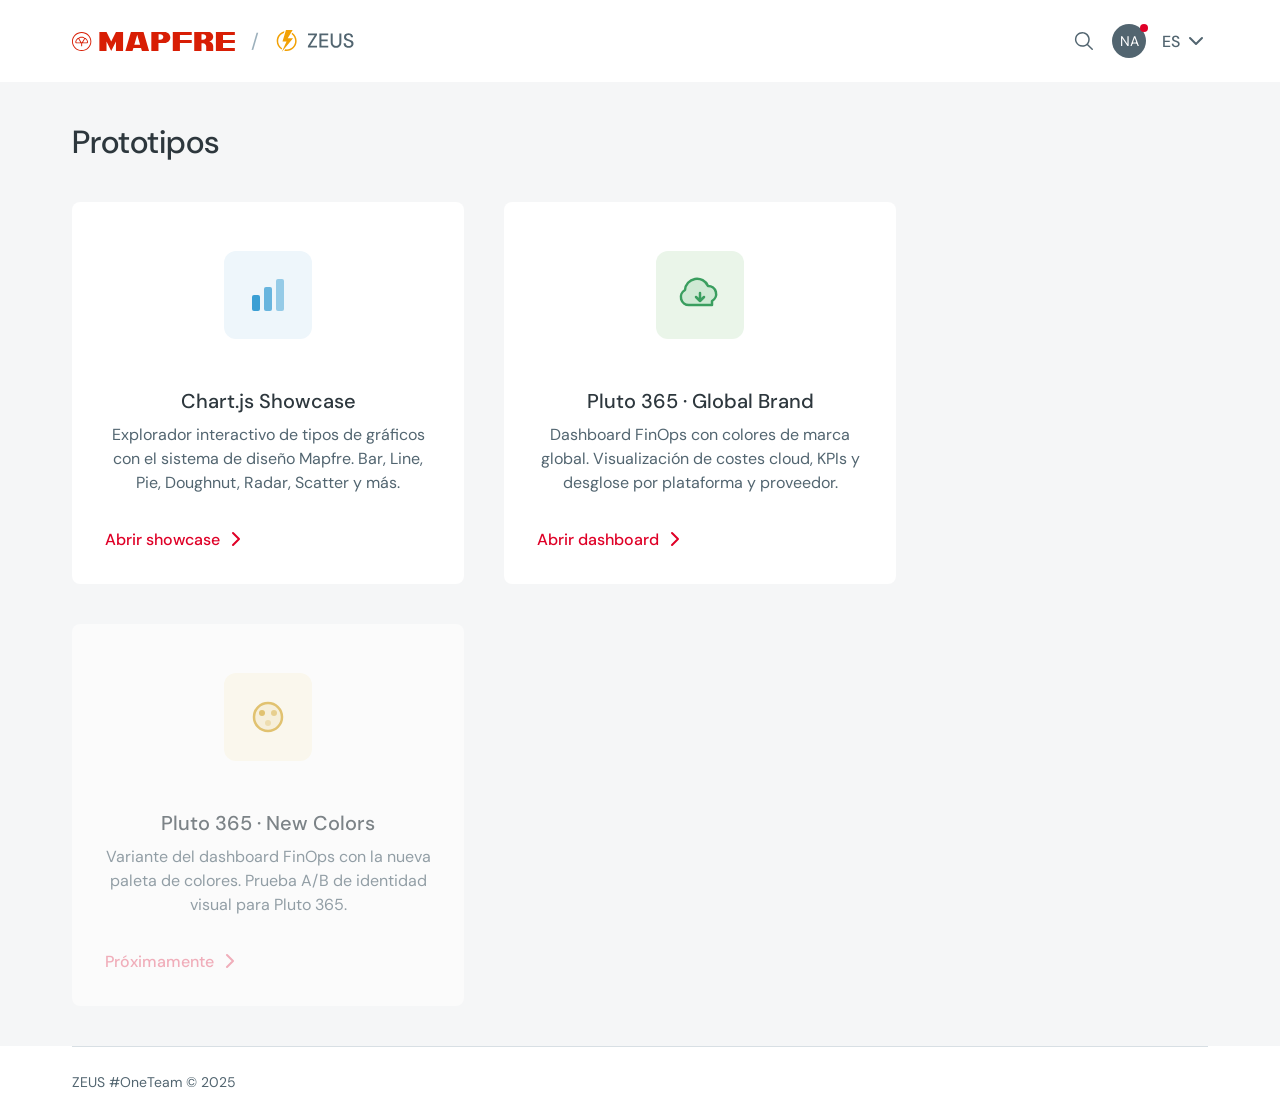
==== index.html @ 75e27e3c "refactor: rename finops files to v1, create v2 placeholders - Rename finops.html → finops-v1-product" ====
<!DOCTYPE html>
<html lang="es">
<head>
  <meta charset="UTF-8" />
  <meta name="viewport" content="width=device-width, initial-scale=1.0" />
  <title>Prototipos — ZEUS</title>
  <link rel="preconnect" href="https://fonts.googleapis.com" />
  <link rel="preconnect" href="https://fonts.gstatic.com" crossorigin />
  <link href="https://fonts.googleapis.com/css2?family=DM+Sans:wght@400;500&display=swap" rel="stylesheet" />
  <link rel="stylesheet" href="common.css" />
  <style>
    /* ── Home-specific layout ──────────────────────────────── */
    .home-main {
      flex: 1;
      background: var(--b2b-brand-blue-07);
      padding: 40px var(--layout-padding);
      display: flex;
      flex-direction: column;
      gap: 40px;
    }

    .home-page-header {
      display: flex;
      align-items: center;
    }

    .home-page-header__title {
      font-size: 32px;
      font-weight: 500;
      color: var(--b2b-brand-blue-01);
      line-height: 40px;
    }

    /* Cards row */
    .home-cards {
      display: flex;
      gap: 40px;
      align-items: flex-start;
      flex-wrap: wrap;
    }

    /* Card/Icon Desktop — Figma node 201:42410 */
    .proto-card {
      background: var(--b2b-white);
      border-radius: 8px;
      width: 392px;
      padding: 32px;
      display: flex;
      flex-direction: column;
      gap: 32px;
      align-items: center;
      text-align: center;
      text-decoration: none;
      color: inherit;
      transition: box-shadow 0.15s ease, transform 0.15s ease;
      cursor: pointer;
      border: 1px solid transparent;
    }

    .proto-card:hover {
      box-shadow: 0px 8px 24px 0px rgba(82, 101, 112, 0.18);
      transform: translateY(-2px);
      border-color: var(--b2b-brand-blue-05);
    }

    .proto-card:focus-visible {
      outline: 2px solid var(--b2b-brand-red-01);
      outline-offset: 2px;
    }

    .proto-card--disabled {
      opacity: 0.6;
      cursor: default;
      pointer-events: none;
    }

    /* Icon area */
    .proto-card__icon-wrap {
      padding: 16px;
      display: flex;
      align-items: center;
      justify-content: center;
      flex-shrink: 0;
    }

    .proto-card__icon {
      width: 88px;
      height: 88px;
      border-radius: 12px;
      display: flex;
      align-items: center;
      justify-content: center;
    }

    .proto-card__icon--blue   { background: #EEF6FB; }
    .proto-card__icon--green  { background: #EAF5E9; }
    .proto-card__icon--yellow { background: #FEF9E7; }

    /* Text section */
    .proto-card__text {
      display: flex;
      flex-direction: column;
      gap: 8px;
      width: 100%;
    }

    .proto-card__title {
      font-size: 20px;
      font-weight: 500;
      color: var(--b2b-brand-blue-01);
      line-height: 28px;
    }

    .proto-card__desc {
      font-size: 16px;
      font-weight: 400;
      color: var(--b2b-brand-blue-02);
      line-height: 1.5;
    }

    /* Action link */
    .proto-card__action {
      display: flex;
      align-items: center;
      gap: 4px;
      font-size: 16px;
      font-weight: 500;
      color: var(--b2b-brand-red-01);
      width: 100%;
    }
  </style>
</head>
<body>

  <!-- ─── HEADER ───────────────────────────────────────────── -->
  <header class="site-header">
    <a href="index.html" class="site-header__logos" aria-label="Ir a inicio">
      <img src="assets/mapfre.svg" alt="MAPFRE" class="site-header__mapfre" />
      <span class="site-header__sep">/</span>
      <img src="assets/Zeus.svg" alt="ZEUS" class="site-header__zeus" />
    </a>
    <div class="site-header__functions">
      <button class="site-header__icon-btn" title="Buscar" aria-label="Buscar">
        <img src="assets/Search.svg" alt="" width="24" height="24" />
      </button>
      <div class="site-header__avatar" aria-label="Usuario NA">
        NA
        <span class="site-header__avatar-dot"></span>
      </div>
      <span class="site-header__lang">
        ES
        <svg width="24" height="24" viewBox="0 0 24 24" fill="none">
          <path d="M6 9l6 6 6-6" stroke="#526570" stroke-width="2" stroke-linecap="round" stroke-linejoin="round"/>
        </svg>
      </span>
    </div>
  </header>

  <!-- ─── MAIN ─────────────────────────────────────────────── -->
  <main class="home-main">

    <div class="home-page-header">
      <h1 class="home-page-header__title">Prototipos</h1>
    </div>

    <div class="home-cards">

      <!-- Card 1 — Chart.js Showcase -->
      <a class="proto-card" href="showcase.html">
        <div class="proto-card__icon-wrap">
          <div class="proto-card__icon proto-card__icon--blue">
            <svg width="48" height="48" viewBox="0 0 48 48" fill="none">
              <rect x="8"  y="24" width="8" height="16" rx="2" fill="#3B9FD4"/>
              <rect x="20" y="16" width="8" height="24" rx="2" fill="#3B9FD4" opacity=".75"/>
              <rect x="32" y="8"  width="8" height="32" rx="2" fill="#3B9FD4" opacity=".5"/>
            </svg>
          </div>
        </div>
        <div class="proto-card__text">
          <p class="proto-card__title">Chart.js Showcase</p>
          <p class="proto-card__desc">Explorador interactivo de tipos de gráficos con el sistema de diseño Mapfre. Bar, Line, Pie, Doughnut, Radar, Scatter y más.</p>
        </div>
        <div class="proto-card__action">
          Abrir showcase
          <svg width="24" height="24" viewBox="0 0 24 24" fill="none">
            <path d="M9 18l6-6-6-6" stroke="#df0027" stroke-width="2" stroke-linecap="round" stroke-linejoin="round"/>
          </svg>
        </div>
      </a>

      <!-- Card 2 — Pluto 365 · Global Brand -->
      <a class="proto-card" href="finops-v1-product.html">
        <div class="proto-card__icon-wrap">
          <div class="proto-card__icon proto-card__icon--green">
            <svg width="48" height="48" viewBox="0 0 48 48" fill="none">
              <path d="M36 30a8 8 0 0 0-4-15 12 12 0 0 0-23 4 8 8 0 0 0 4 15h23z" stroke="#3A9E5F" stroke-width="2.5" stroke-linejoin="round" fill="#3A9E5F" fill-opacity=".15"/>
              <path d="M24 22v8M20 26l4 4 4-4" stroke="#3A9E5F" stroke-width="2.5" stroke-linecap="round" stroke-linejoin="round"/>
            </svg>
          </div>
        </div>
        <div class="proto-card__text">
          <p class="proto-card__title">Pluto 365 · Global Brand</p>
          <p class="proto-card__desc">Dashboard FinOps con colores de marca global. Visualización de costes cloud, KPIs y desglose por plataforma y proveedor.</p>
        </div>
        <div class="proto-card__action">
          Abrir dashboard
          <svg width="24" height="24" viewBox="0 0 24 24" fill="none">
            <path d="M9 18l6-6-6-6" stroke="#df0027" stroke-width="2" stroke-linecap="round" stroke-linejoin="round"/>
          </svg>
        </div>
      </a>

      <!-- Card 3 — Pluto 365 · New Colors (coming soon) -->
      <a class="proto-card proto-card--disabled" href="finops-new.html" tabindex="-1" aria-disabled="true">
        <div class="proto-card__icon-wrap">
          <div class="proto-card__icon proto-card__icon--yellow">
            <svg width="48" height="48" viewBox="0 0 48 48" fill="none">
              <circle cx="24" cy="24" r="14" stroke="#D4A017" stroke-width="2.5" fill="#D4A017" fill-opacity=".15"/>
              <circle cx="18" cy="20" r="3" fill="#D4A017"/>
              <circle cx="30" cy="20" r="3" fill="#D4A017" opacity=".7"/>
              <circle cx="24" cy="30" r="3" fill="#D4A017" opacity=".4"/>
            </svg>
          </div>
        </div>
        <div class="proto-card__text">
          <p class="proto-card__title">Pluto 365 · New Colors</p>
          <p class="proto-card__desc">Variante del dashboard FinOps con la nueva paleta de colores. Prueba A/B de identidad visual para Pluto 365.</p>
        </div>
        <div class="proto-card__action" style="opacity:.5;">
          Próximamente
          <svg width="24" height="24" viewBox="0 0 24 24" fill="none">
            <path d="M9 18l6-6-6-6" stroke="#df0027" stroke-width="2" stroke-linecap="round" stroke-linejoin="round"/>
          </svg>
        </div>
      </a>

    </div>
  </main>

  <!-- ─── FOOTER ───────────────────────────────────────────── -->
  <footer class="site-footer">
    <p class="site-footer__text">ZEUS #OneTeam © 2025</p>
  </footer>

</body>
</html>
---- common.css ----
/* ============================================================
   common.css — Shared header, footer & base tokens
   ZEUS / MAPFRE design system
   ============================================================ */

/* ── Design tokens ─────────────────────────────────────────── */
:root {
  --b2b-brand-blue-01: #2d373d;
  --b2b-brand-blue-02: #526570;
  --b2b-brand-blue-03: #9cb0bc;
  --b2b-brand-blue-05: #d8dfe4;
  --b2b-brand-blue-06: #e8ebed;
  --b2b-brand-blue-07: #f5f6f7;
  --b2b-brand-red-01:  #df0027;
  --b2b-white:         #ffffff;

  --font-family: 'DM Sans', system-ui, sans-serif;

  --layout-padding: 72px;
}

/* ── Reset / base ───────────────────────────────────────────── */
*, *::before, *::after { box-sizing: border-box; margin: 0; padding: 0; }

body {
  font-family: var(--font-family);
  background: var(--b2b-brand-blue-07);
  color: var(--b2b-brand-blue-01);
  min-height: 100vh;
  display: flex;
  flex-direction: column;
}

/* ── Site header ────────────────────────────────────────────── */
/*
   Matches Figma node 201-41733:
   bg white, px 72px, py 24px, flex row, justify-between, align-center
*/
.site-header {
  background: var(--b2b-white);
  display: flex;
  align-items: center;
  justify-content: space-between;
  padding: 24px var(--layout-padding);
  flex-shrink: 0;
  /* No box-shadow in Figma — clean white bar */
}

.site-header__logos {
  display: flex;
  align-items: center;
  gap: 16px;
  text-decoration: none;
  cursor: pointer;
}

.site-header__logos:hover { opacity: 0.85; }

.site-header__mapfre {
  height: 19px;
  width: auto;
}

.site-header__sep {
  font-size: 20px;
  font-weight: 400;
  color: var(--b2b-brand-blue-03);
  line-height: 1;
}

.site-header__zeus {
  height: 24px;
  width: auto;
}

/* Right side functions */
.site-header__functions {
  display: flex;
  align-items: center;
  gap: 16px;
}

/* Search icon button */
.site-header__icon-btn {
  width: 24px;
  height: 24px;
  background: none;
  border: none;
  cursor: pointer;
  padding: 0;
  display: flex;
  align-items: center;
  justify-content: center;
}

/* User avatar circle */
.site-header__avatar {
  width: 34px;
  height: 34px;
  border-radius: 50%;
  background: var(--b2b-brand-blue-02);
  color: var(--b2b-white);
  font-size: 14px;
  font-weight: 400;
  display: flex;
  align-items: center;
  justify-content: center;
  flex-shrink: 0;
  position: relative;
}

.site-header__avatar-dot {
  position: absolute;
  top: 0;
  right: -2px;
  width: 8px;
  height: 8px;
  border-radius: 50%;
  background: var(--b2b-brand-red-01);
}

/* Language action link */
.site-header__lang {
  display: flex;
  align-items: center;
  gap: 4px;
  font-size: 16px;
  font-weight: 500;
  color: var(--b2b-brand-blue-02);
  text-decoration: none;
  cursor: pointer;
}

/* Back link used in inner pages */
.site-header__back {
  display: flex;
  align-items: center;
  gap: 6px;
  font-size: 14px;
  font-weight: 500;
  color: var(--b2b-brand-blue-02);
  text-decoration: none;
}

.site-header__back:hover { color: var(--b2b-brand-blue-01); }

/* ── Site footer ────────────────────────────────────────────── */
/*
   Matches Figma node 14:5047/14:5048:
   bg white, px layout-padding, 72px tall, divider top, text left
*/
.site-footer {
  background: var(--b2b-white);
  padding: 0 var(--layout-padding);
  height: 72px;
  flex-shrink: 0;
  display: flex;
  align-items: center;
  position: relative;
  margin-top: auto;
}

.site-footer::before {
  content: '';
  position: absolute;
  top: 0;
  left: var(--layout-padding);
  right: var(--layout-padding);
  height: 1px;
  background: var(--b2b-brand-blue-05);
}

.site-footer__text {
  font-size: 14px;
  font-weight: 400;
  color: var(--b2b-brand-blue-02);
}
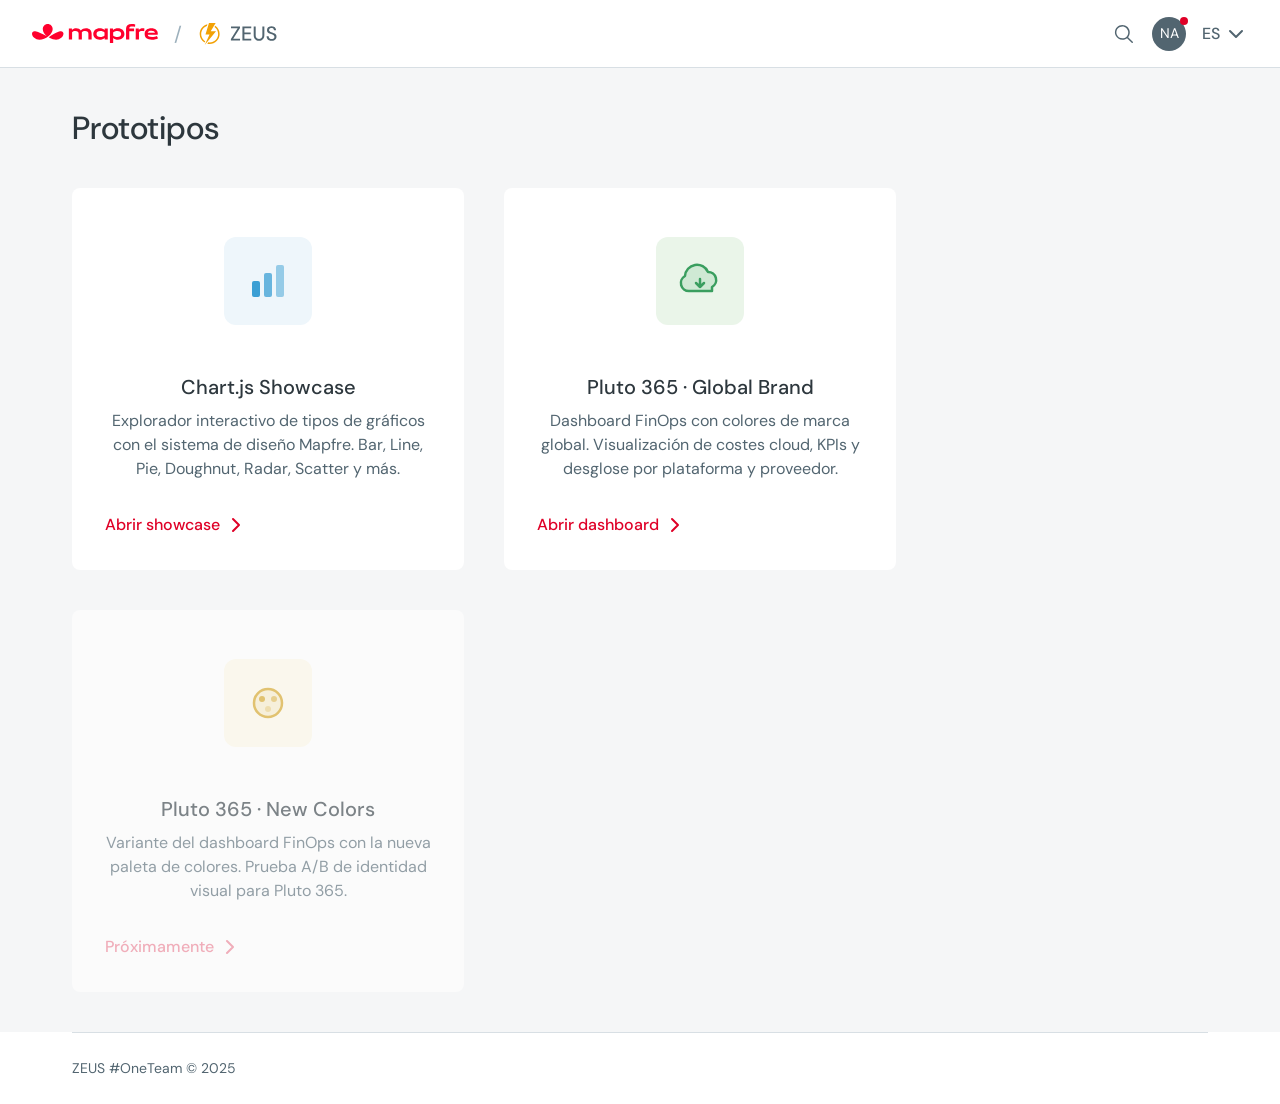
==== commit 52945212: "feat: multiple dashboard enhancements - Global toggle (fpToggleAll), entity icon, KPI data populatio" ====
--- a/index.html
+++ b/index.html
@@ -135,7 +135,7 @@
   <!-- ─── HEADER ───────────────────────────────────────────── -->
   <header class="site-header">
     <a href="index.html" class="site-header__logos" aria-label="Ir a inicio">
-      <img src="assets/mapfre.svg" alt="MAPFRE" class="site-header__mapfre" />
+      <img src="assets/mp-new-logo.svg" alt="MAPFRE" class="site-header__mapfre" />
       <span class="site-header__sep">/</span>
       <img src="assets/Zeus.svg" alt="ZEUS" class="site-header__zeus" />
     </a>
--- a/common.css
+++ b/common.css
@@ -5,6 +5,7 @@
 
 /* ── Design tokens ─────────────────────────────────────────── */
 :root {
+  /* Brand colors */
   --b2b-brand-blue-01: #2d373d;
   --b2b-brand-blue-02: #526570;
   --b2b-brand-blue-03: #9cb0bc;
@@ -14,8 +15,30 @@
   --b2b-brand-red-01:  #df0027;
   --b2b-white:         #ffffff;
 
+  /* State colors */
+  --b2b-state-info-01: #0d82bd;
+  --b2b-state-success-01: #008c47;
+  --b2b-state-error-01: #da2a2a;
+  --b2b-state-alert-01: #e46b15;
+
+  /* Support colors */
+  --b2b-support-03-yellow: #ffd618;
+  --b2b-support-05-turquoise: #0ca6b3;
+  --b2b-support-08-purple: #a51783;
+
+  /* Customer/Product colors */
+  --b2b-customer-gold: #ac9316;
+  --b2b-customer-platinum: #7994a4;
+
+  /* Legacy aliases (deprecated, use above tokens) */
+  --State-Alert-01: var(--b2b-state-alert-01);
+  --Customer-Gold: var(--b2b-customer-gold);
+  --Customer-Platinium: var(--b2b-customer-platinum);
+
+  /* Typography */
   --font-family: 'DM Sans', system-ui, sans-serif;
 
+  /* Layout */
   --layout-padding: 72px;
 }
 
@@ -175,3 +198,1240 @@
   font-weight: 400;
   color: var(--b2b-brand-blue-02);
 }
+
+/* ── FinOps shared styles (v1) ───────────────────────────── */
+
+/* ── Reset / base ─────────────────────────────────────────── */
+*, *::before, *::after { box-sizing: border-box; margin: 0; padding: 0; }
+
+body {
+  font-family: var(--font-family);
+  font-size: 14px;
+  background: var(--b2b-white);
+  color: var(--b2b-brand-blue-01);
+  line-height: 1.5;
+}
+
+/* ── Header overrides for FinOps ────────────────────────────── */
+.site-header {
+  border-bottom: 1px solid var(--b2b-brand-blue-05);
+  height: 68px;
+  padding: 0 32px;
+}
+
+/* ── Legacy hidden elements ─────────────────────────────────── */
+.site-subnav, .breadcrumb { display: none; }
+
+/* ── Nav bar ───────────────────────────────────────────────── */
+.site-navbar {
+  background: var(--b2b-white);
+  border-bottom: 1px solid #eae9e9;
+  display: flex;
+  align-items: flex-start;
+  justify-content: space-between;
+  padding: 0 32px;
+  height: 56px;
+  position: relative;
+}
+.site-navbar__menu {
+  display: flex;
+  gap: 32px;
+  align-items: flex-start;
+  height: 100%;
+}
+.site-navbar__item {
+  display: flex;
+  flex-direction: column;
+  align-items: flex-start;
+  padding: 16px 0;
+  font-family: var(--font-family);
+  font-size: 16px;
+  font-weight: 400;
+  color: var(--b2b-brand-blue-02);
+  white-space: nowrap;
+  line-height: 24px;
+  cursor: pointer;
+  text-decoration: none;
+  position: relative;
+  gap: 0;
+}
+.site-navbar__item:hover { color: var(--b2b-brand-blue-01); }
+.site-navbar__item--active {
+  font-weight: 500;
+  color: var(--b2b-brand-blue-01);
+  padding-bottom: 0;
+  gap: 12px;
+}
+.site-navbar__item--active::after {
+  content: '';
+  display: block;
+  height: 4px;
+  width: 100%;
+  background: var(--b2b-brand-blue-02);
+}
+.site-navbar__support {
+  position: absolute;
+  right: 24px;
+  top: 50%;
+  transform: translateY(-50%);
+  display: flex;
+  gap: 4px;
+  align-items: center;
+  font-family: var(--font-family);
+  font-weight: 500;
+  font-size: 16px;
+  color: var(--b2b-brand-red-01);
+  white-space: nowrap;
+  text-decoration: none;
+  line-height: 24px;
+}
+
+/* ── Subheader ────────────────────────────────────────────── */
+.subheader {
+  background: var(--b2b-brand-blue-07);
+  padding: 16px 32px;
+  display: flex;
+  align-items: center;
+  justify-content: space-between;
+}
+.subheader__breadcrumb { display: flex; align-items: center; gap: 11px; }
+.subheader__sep {
+  font-family: var(--font-family);
+  font-weight: 500;
+  font-size: 20px;
+  line-height: 28px;
+  color: var(--b2b-brand-blue-02);
+}
+.subheader__label {
+  font-family: var(--font-family);
+  font-weight: 500;
+  font-size: 20px;
+  line-height: 28px;
+  color: var(--b2b-brand-blue-02);
+  white-space: nowrap;
+}
+.subheader__label--active { color: var(--b2b-brand-blue-01); }
+.subheader__level { display: flex; align-items: center; gap: 8px; }
+
+/* ── Page header ─────────────────────────────────────────── */
+.page-header {
+  display: flex;
+  align-items: center;
+  gap: 24px;
+  height: 40px;
+  background: none;
+  padding: 0;
+  box-shadow: none;
+}
+.page-header__title {
+  flex: 1;
+  font-size: 32px;
+  font-weight: 500;
+  color: var(--b2b-brand-blue-01);
+  line-height: 40px;
+  white-space: nowrap;
+}
+.page-header__actions { display: flex; align-items: center; gap: 16px; flex-shrink: 0; }
+.page-header__tag {
+  background: #DCE5C1;
+  border-radius: 6px;
+  padding: 4px 12px;
+  font-size: 14px;
+  font-weight: 400;
+  color: var(--b2b-brand-blue-01);
+  white-space: nowrap;
+  line-height: 24px;
+}
+.page-header__btn {
+  background: none;
+  border: none;
+  cursor: pointer;
+  display: flex;
+  align-items: center;
+  gap: 4px;
+  padding: 0;
+  font-size: 16px;
+  font-weight: 500;
+  color: var(--b2b-brand-red-01);
+  white-space: nowrap;
+  line-height: 24px;
+}
+.page-header__btn img { flex-shrink: 0; }
+.page-header__sep {
+  width: 1px;
+  height: 32px;
+  background: var(--b2b-brand-blue-05);
+  flex-shrink: 0;
+}
+.page-header__icon-btn {
+  background: none;
+  border: none;
+  cursor: pointer;
+  display: flex;
+  align-items: center;
+  justify-content: center;
+  width: 24px;
+  height: 24px;
+  padding: 0;
+  color: var(--b2b-brand-blue-02);
+  flex-shrink: 0;
+}
+.page-header__icon-btn:hover { color: var(--b2b-brand-blue-01); }
+
+/* Export dropdown */
+.export-dropdown { position: relative; flex-shrink: 0; }
+.export-menu {
+  display: none;
+  position: absolute;
+  top: calc(100% + 8px);
+  right: 0;
+  min-width: 160px;
+  background: var(--b2b-white);
+  border: 0.5px solid var(--b2b-brand-blue-05);
+  border-radius: 8px;
+  box-shadow: 0px 2px 8px 0px rgba(82,101,112,.2);
+  padding: 8px 0;
+  z-index: 100;
+  overflow: hidden;
+}
+.export-menu.is-open { display: block; }
+.export-menu__item {
+  display: flex;
+  align-items: center;
+  padding: 8px 16px;
+  font-size: 16px;
+  font-weight: 400;
+  color: var(--b2b-brand-blue-02);
+  background: none;
+  border: none;
+  width: 100%;
+  cursor: pointer;
+  text-align: left;
+  font-family: var(--font-family);
+  line-height: 24px;
+  position: relative;
+  white-space: nowrap;
+}
+.export-menu__item:hover {
+  background: var(--b2b-brand-blue-07);
+  color: var(--b2b-brand-blue-01);
+}
+.export-menu__item:hover::after {
+  content: '';
+  position: absolute;
+  bottom: 0;
+  left: 8px;
+  right: 8px;
+  height: 1px;
+  background: var(--b2b-brand-blue-02);
+}
+.export-menu__item:active,
+.export-menu__item.pressed {
+  color: var(--b2b-brand-blue-01);
+  font-weight: 500;
+}
+.page-header__toggle {
+  display: flex;
+  align-items: center;
+  border-radius: 4px;
+  overflow: hidden;
+  flex-shrink: 0;
+}
+.page-header__toggle-btn {
+  background: var(--b2b-brand-blue-06);
+  border: none;
+  cursor: pointer;
+  width: 32px;
+  height: 32px;
+  display: flex;
+  align-items: center;
+  justify-content: center;
+  color: var(--b2b-brand-blue-02);
+  padding: 0;
+}
+.page-header__toggle-btn.active {
+  background: var(--b2b-brand-blue-02);
+  color: var(--b2b-white);
+}
+.page-header__toggle-btn:hover:not(.active) { background: var(--b2b-brand-blue-05); }
+
+/* ── Filter bar ───────────────────────────────────────────── */
+.filter-bar {
+  margin: 0;
+  background: var(--b2b-white);
+  border: 0.5px solid var(--b2b-brand-blue-05);
+  border-radius: 8px;
+  box-shadow: 0px 2px 8px 0px rgba(82,101,112,.2);
+  padding: 24px;
+  display: flex;
+  flex-direction: column;
+  gap: 24px;
+  transition: all .25s ease;
+}
+.filter-bar.hidden {
+  display: none;
+}
+.filter-bar__title {
+  font-size: 20px;
+  font-weight: 500;
+  color: var(--b2b-brand-blue-01);
+  flex: 1;
+}
+.filter-bar__toggle {
+  background: none;
+  border: none;
+  cursor: pointer;
+  color: var(--b2b-brand-blue-02);
+  padding: 0;
+  display: flex;
+  align-items: center;
+  transition: transform .25s ease;
+}
+.filter-bar__header {
+  display: flex;
+  align-items: center;
+  gap: 24px;
+  cursor: pointer;
+}
+.filter-bar.collapsed .filter-bar__fields { display: none; }
+.filter-bar.collapsed .filter-bar__toggle { transform: rotate(180deg); }
+.filter-bar.collapsed { gap: 0; }
+.filter-bar__fields { display: flex; align-items: flex-end; gap: 24px; }
+.filter-field {
+  display: flex;
+  flex-direction: column;
+  gap: 4px;
+  flex: 1;
+  min-width: 0;
+}
+.filter-field__label {
+  font-size: 14px;
+  font-weight: 400;
+  color: var(--b2b-brand-blue-02);
+}
+.filter-field__control {
+  display: flex;
+  align-items: center;
+  gap: 8px;
+  background: var(--b2b-white);
+  border: 1px solid var(--b2b-brand-blue-02);
+  border-radius: 2px;
+  padding: 8px;
+}
+.filter-field__value {
+  flex: 1;
+  font-size: 16px;
+  font-weight: 400;
+  color: var(--b2b-brand-blue-01);
+  line-height: 24px;
+  white-space: nowrap;
+  overflow: hidden;
+  text-overflow: ellipsis;
+}
+.filter-field__clear {
+  background: none;
+  border: none;
+  cursor: pointer;
+  color: var(--b2b-brand-blue-02);
+  padding: 0;
+  display: flex;
+  align-items: center;
+  flex-shrink: 0;
+}
+.filter-field__clear:hover { color: var(--b2b-brand-blue-01); }
+.filter-field__arrow {
+  display: flex;
+  align-items: center;
+  flex-shrink: 0;
+  color: var(--b2b-brand-blue-02);
+}
+.filter-field select { display: none; }
+
+/* ── Main layout ──────────────────────────────────────────── */
+.main-content {
+  padding: 20px 32px 48px;
+  display: flex;
+  flex-direction: column;
+  gap: 20px;
+  margin-top: 0;
+}
+
+/* ── Dashboard container ──────────────────────────────────── */
+.dashboard-container {
+  background: var(--b2b-brand-blue-07);
+  padding: 24px;
+  border-radius: 8px;
+  display: flex;
+  flex-direction: column;
+  gap: 24px;
+}
+
+/* ── Applied filters bar ──────────────────────────────────── */
+.applied-filters {
+  background: var(--b2b-white);
+  border-radius: 8px;
+  padding: 16px;
+  display: flex;
+  align-items: center;
+  gap: 10px;
+}
+.applied-filters__info {
+  display: flex;
+  align-items: center;
+  gap: 24px;
+  flex: 1;
+  min-width: 0;
+}
+.applied-filters__group {
+  display: flex;
+  align-items: center;
+  gap: 8px;
+  flex-shrink: 0;
+}
+.applied-filters__label {
+  font-size: 16px;
+  font-weight: 400;
+  color: var(--b2b-brand-blue-02);
+  white-space: nowrap;
+}
+.applied-filters__chips {
+  display: flex;
+  align-items: center;
+  gap: 8px;
+  flex-wrap: wrap;
+}
+.chip {
+  background: var(--b2b-brand-blue-07);
+  border-radius: 16px;
+  padding: 8px 8px 8px 16px;
+  display: flex;
+  align-items: center;
+  gap: 4px;
+  font-size: 14px;
+  font-weight: 400;
+  color: var(--b2b-brand-blue-02);
+  white-space: nowrap;
+}
+.chip--plain { padding: 8px 16px; }
+.chip--active {
+  background: var(--b2b-brand-blue-02);
+  color: var(--b2b-white);
+}
+.chip__remove {
+  background: none;
+  border: none;
+  cursor: pointer;
+  padding: 0;
+  display: flex;
+  align-items: center;
+  color: var(--b2b-brand-blue-02);
+}
+.chip__remove:hover { color: var(--b2b-brand-blue-01); }
+.applied-filters__divider {
+  width: 1px;
+  align-self: stretch;
+  background: var(--b2b-brand-blue-05);
+  flex-shrink: 0;
+}
+.applied-filters__clear {
+  background: var(--b2b-white);
+  border: 1px solid var(--b2b-brand-red-01);
+  cursor: pointer;
+  display: flex;
+  align-items: center;
+  gap: 4px;
+  padding: 8px 16px;
+  border-radius: 8px;
+  color: var(--b2b-brand-red-01);
+  font-size: 16px;
+  font-weight: 700;
+  flex-shrink: 0;
+  white-space: nowrap;
+  font-family: var(--font-family);
+}
+.applied-filters__clear:hover { background: rgba(223,0,39,.06); }
+.applied-filters__clear img {
+  width: 22px;
+  height: 22px;
+  display: block;
+}
+
+/* ── KPI row ──────────────────────────────────────────────── */
+.kpi-row {
+  display: grid;
+  grid-template-columns: repeat(5, 1fr);
+  gap: 16px;
+}
+.kpi-card {
+  background: var(--b2b-white);
+  border: 0.5px solid var(--b2b-brand-blue-05);
+  border-radius: 8px;
+  box-shadow: 0px 2px 8px 0px rgba(82,101,112,.2);
+  padding: 24px;
+  display: flex;
+  flex-direction: column;
+  align-items: center;
+  justify-content: center;
+  gap: 8px;
+  text-align: center;
+  min-height: 120px;
+}
+.kpi-card__icon {
+  width: 44px;
+  height: 44px;
+  border-radius: 8px;
+  display: flex;
+  align-items: center;
+  justify-content: center;
+  flex-shrink: 0;
+  padding: 10px;
+}
+.kpi-card__icon--blue  { background: #EEF6FB; color: var(--b2b-state-info-01); }
+.kpi-card__icon--teal  { background: #E0F4F4; color: var(--b2b-support-05-turquoise); }
+.kpi-card__icon--grey  { background: var(--b2b-brand-blue-06); color: var(--b2b-brand-blue-02); }
+.kpi-card__icon--green { background: #E9F6EC; color: var(--b2b-state-success-01); }
+.kpi-card__body {
+  display: flex;
+  flex-direction: column;
+  gap: 4px;
+  width: 100%;
+  text-align: center;
+}
+.kpi-card__label {
+  font-size: 12px;
+  font-weight: 400;
+  color: var(--b2b-brand-blue-02);
+  line-height: normal;
+  text-transform: uppercase;
+}
+.kpi-card__value {
+  font-size: 20px;
+  font-weight: 600;
+  color: var(--b2b-brand-blue-01);
+  line-height: 28px;
+}
+.kpi-card__period {
+  font-size: 12px;
+  font-weight: 400;
+  color: var(--b2b-brand-blue-02);
+  line-height: normal;
+}
+
+/* ── Dashboard grid (2-col) ───────────────────────────────── */
+.dash-grid {
+  display: grid;
+  grid-template-columns: 1fr 1fr;
+  gap: 20px;
+  align-items: stretch;
+}
+
+/* ── Panel ────────────────────────────────────────────────── */
+.panel {
+  background: var(--b2b-white);
+  border: 0.5px solid var(--b2b-brand-blue-05);
+  border-radius: 8px;
+  box-shadow: 0px 2px 8px 0px rgba(82,101,112,.2);
+  display: flex;
+  flex-direction: column;
+  height: 100%;
+}
+.panel--hug-content {
+  height: auto;
+  align-self: start;
+}
+.panel--hug-content .panel__inner { flex: 0 0 auto; }
+.panel__inner {
+  padding: 24px;
+  display: flex;
+  flex-direction: column;
+  gap: 20px;
+  flex: 1;
+  min-height: 0;
+}
+.panel__header {
+  display: flex;
+  align-items: center;
+  gap: 12px;
+  flex-shrink: 0;
+}
+.panel__title {
+  font-size: 16px;
+  font-weight: 500;
+  color: var(--b2b-brand-blue-01);
+  flex: 1;
+}
+.panel__actions {
+  display: flex;
+  align-items: center;
+  gap: 16px;
+  flex-shrink: 0;
+}
+.btn-icon {
+  width: 24px;
+  height: 24px;
+  background: transparent;
+  border: none;
+  cursor: pointer;
+  color: var(--b2b-brand-blue-02);
+  padding: 0;
+  display: inline-flex;
+  align-items: center;
+  justify-content: center;
+  flex-shrink: 0;
+  transition: opacity .15s;
+}
+.btn-icon:hover { opacity: 0.7; }
+.btn-icon img {
+  display: block;
+  width: 24px;
+  height: 24px;
+  filter: brightness(0) saturate(100%) invert(41%) sepia(12%) saturate(567%) hue-rotate(159deg) brightness(90%) contrast(90%);
+}
+.panel-toggle {
+  display: flex;
+  align-items: center;
+  border-radius: 4px;
+  flex-shrink: 0;
+  overflow: visible;
+}
+.panel-toggle__btn {
+  width: 32px;
+  height: 32px;
+  background: var(--b2b-brand-blue-06);
+  border: none;
+  cursor: pointer;
+  display: flex;
+  align-items: center;
+  justify-content: center;
+  padding: 0;
+  flex-shrink: 0;
+  transition: background .15s;
+  border-radius: 0;
+}
+.panel-toggle__btn:first-child { border-radius: 4px 0 0 4px; }
+.panel-toggle__btn:last-child { border-radius: 0 4px 4px 0; }
+.panel-toggle__btn img {
+  width: 16px;
+  height: 16px;
+  display: block;
+  filter: brightness(0) saturate(100%) invert(41%) sepia(12%) saturate(567%) hue-rotate(159deg) brightness(90%) contrast(90%);
+}
+.panel-toggle__btn.active { background: var(--b2b-brand-blue-02); }
+.panel-toggle__btn.active img { filter: brightness(0) invert(1); }
+.panel-toggle__btn:hover:not(.active) { background: var(--b2b-brand-blue-05); }
+.panel__divider {
+  height: 1px;
+  background: var(--b2b-brand-blue-05);
+  flex-shrink: 0;
+}
+
+/* ── Tooltip ──────────────────────────────────────────────── */
+[data-tooltip] { position: relative; }
+[data-tooltip]::before,
+[data-tooltip]::after {
+  pointer-events: none;
+  position: absolute;
+  left: 50%;
+  transform: translateX(-50%);
+  opacity: 0;
+  transition: opacity .1s;
+  transition-delay: 0s;
+}
+[data-tooltip]::before {
+  content: attr(data-tooltip);
+  bottom: calc(100% + 8px);
+  background: var(--b2b-white);
+  border: 0.5px solid var(--b2b-brand-blue-05);
+  border-radius: 4px;
+  box-shadow: 0px 2px 8px 0px rgba(82,101,112,.2);
+  padding: 8px 16px;
+  font-size: 12px;
+  font-weight: 400;
+  font-family: var(--font-family);
+  line-height: 16px;
+  color: var(--b2b-brand-blue-01);
+  white-space: nowrap;
+  z-index: 200;
+}
+[data-tooltip]::after {
+  content: '';
+  bottom: calc(100% + 4px);
+  width: 0;
+  height: 0;
+  border-left: 5px solid transparent;
+  border-right: 5px solid transparent;
+  border-top: 5px solid var(--b2b-brand-blue-05);
+  z-index: 201;
+}
+[data-tooltip]:hover::before,
+[data-tooltip]:hover::after {
+  opacity: 1;
+  transition-delay: .9s;
+}
+.panel__body {
+  display: flex;
+  flex-direction: column;
+  gap: 16px;
+}
+
+/* ── Chart area ───────────────────────────────────────────── */
+.chart-area {
+  position: relative;
+  width: 100%;
+}
+.chart-area canvas {
+  display: block;
+  width: 100% !important;
+}
+
+/* ── Resumen ──────────────────────────────────────────────── */
+.resumen {
+  background: var(--b2b-brand-blue-06);
+  border-radius: 4px;
+  padding: 8px 12px;
+  font-size: 13px;
+  color: var(--b2b-brand-blue-02);
+}
+.resumen strong {
+  font-weight: 500;
+  color: var(--b2b-brand-blue-01);
+}
+
+/* ── Cloud Tracker ────────────────────────────────────────── */
+.tracker-layout {
+  display: flex;
+  flex-direction: column;
+  gap: 24px;
+}
+.tracker-col {
+  display: flex;
+  flex-direction: column;
+  gap: 8px;
+  min-width: 0;
+}
+.tracker-col--services { min-width: 0; }
+.tracker-providers {
+  display: flex;
+  flex-direction: row;
+  gap: 8px;
+}
+.tracker-providers .provider-card { flex: 1; }
+.tracker-services-chart {
+  position: relative;
+  height: 200px;
+  width: 100%;
+}
+.tracker-services-chart canvas {
+  display: block;
+  width: 100% !important;
+  height: 100% !important;
+  max-height: 200px;
+}
+.tracker-col__title {
+  font-size: 12px;
+  font-weight: 500;
+  color: var(--b2b-brand-blue-02);
+  text-transform: uppercase;
+  letter-spacing: .05em;
+  margin-bottom: 4px;
+}
+.tracker-row {
+  display: flex;
+  align-items: center;
+  gap: 8px;
+  font-size: 13px;
+  padding: 4px 0;
+  border-bottom: 1px solid var(--b2b-brand-blue-07);
+}
+.tracker-row__num {
+  width: 20px;
+  height: 20px;
+  border-radius: 50%;
+  background: var(--b2b-brand-blue-06);
+  color: var(--b2b-brand-blue-02);
+  font-size: 10px;
+  font-weight: 600;
+  display: flex;
+  align-items: center;
+  justify-content: center;
+  flex-shrink: 0;
+}
+.tracker-row__name {
+  flex: 1;
+  color: var(--b2b-brand-blue-01);
+}
+.tracker-row__value {
+  font-weight: 500;
+  color: var(--b2b-brand-blue-01);
+}
+.tracker-row__delta {
+  font-size: 11px;
+  color: var(--b2b-state-success-01);
+  white-space: nowrap;
+}
+.tracker-row__delta.neg { color: var(--b2b-state-error-01); }
+.tracker-total {
+  font-size: 12px;
+  color: var(--b2b-brand-blue-02);
+  padding-top: 6px;
+}
+.tracker-row__pct {
+  font-size: 12px;
+  color: var(--b2b-brand-blue-02);
+  min-width: 32px;
+  text-align: right;
+}
+
+/* inline service bars */
+.tracker-svc-row {
+  display: flex;
+  align-items: center;
+  gap: 8px;
+  font-size: 13px;
+  padding: 5px 0;
+  border-bottom: 1px solid var(--b2b-brand-blue-07);
+}
+.tracker-svc-row__name {
+  width: 80px;
+  flex-shrink: 0;
+  color: var(--b2b-brand-blue-02);
+  font-size: 12px;
+}
+.tracker-svc-row__bar {
+  flex: 1;
+  height: 8px;
+  background: var(--b2b-brand-blue-06);
+  border-radius: 4px;
+  overflow: hidden;
+}
+.tracker-svc-row__fill {
+  height: 100%;
+  background: var(--b2b-brand-blue-02);
+  border-radius: 4px;
+}
+.tracker-svc-row__val {
+  font-size: 12px;
+  font-weight: 500;
+  color: var(--b2b-brand-blue-01);
+  min-width: 36px;
+  text-align: right;
+}
+
+/* Cloud Providers - Progress bars */
+.tracker-providers {
+  display: flex;
+  flex-direction: row;
+  gap: 8px;
+  flex-wrap: wrap;
+}
+.provider-card {
+  display: flex;
+  align-items: center;
+  gap: 12px;
+  background: var(--b2b-white);
+  border: 1px solid var(--b2b-brand-blue-06);
+  border-radius: 8px;
+  padding: 12px 16px;
+}
+.provider-icon {
+  width: 32px;
+  height: 32px;
+  flex-shrink: 0;
+  display: flex;
+  align-items: center;
+  justify-content: center;
+}
+.provider-icon img {
+  width: 32px;
+  height: 32px;
+  object-fit: contain;
+}
+.provider-body {
+  flex: 1;
+  display: flex;
+  flex-direction: column;
+  gap: 8px;
+  min-width: 0;
+}
+.provider-top {
+  display: flex;
+  justify-content: space-between;
+  align-items: baseline;
+}
+.provider-name {
+  font-size: 13px;
+  font-weight: 500;
+  color: var(--b2b-brand-blue-01);
+}
+.provider-value {
+  font-size: 13px;
+  font-weight: 500;
+  color: var(--b2b-brand-blue-01);
+}
+.provider-bottom {
+  display: flex;
+  align-items: center;
+  gap: 12px;
+}
+.provider-bar {
+  flex: 1;
+  height: 16px;
+  background: var(--b2b-white);
+  border: 1px solid var(--b2b-brand-blue-05);
+  border-radius: 20px;
+  overflow: hidden;
+}
+.provider-bar-fill {
+  height: 100%;
+  background: var(--b2b-brand-blue-02);
+  border-radius: 20px;
+  transition: width 0.4s ease;
+}
+.provider-pct {
+  font-size: 12px;
+  color: var(--b2b-brand-blue-02);
+  min-width: 32px;
+  text-align: right;
+  flex-shrink: 0;
+}
+
+/* ── Cloud Optimizer ──────────────────────────────────────── */
+.optimizer-layout {
+  display: grid;
+  grid-template-columns: auto 1fr;
+  gap: 32px;
+  align-items: stretch;
+}
+.optimizer-left {
+  display: flex;
+  flex-direction: column;
+  gap: 16px;
+  align-items: center;
+  text-align: center;
+  width: fit-content;
+}
+.optimizer-chart {
+  width: 180px;
+  height: 180px;
+  position: relative;
+}
+.optimizer-chart canvas {
+  display: block;
+  width: 100% !important;
+  height: 100% !important;
+}
+.optimizer-stats {
+  font-size: 11px;
+  color: var(--b2b-brand-blue-02);
+  line-height: 1.8;
+}
+.optimizer-stat {
+  display: flex;
+  align-items: center;
+  justify-content: center;
+  gap: 6px;
+}
+.optimizer-total {
+  font-size: 12px;
+  color: var(--b2b-brand-blue-02);
+  padding-top: 12px;
+  border-top: 1px solid var(--b2b-brand-blue-06);
+}
+.optimizer-total strong {
+  display: block;
+  font-size: 18px;
+  color: var(--b2b-brand-blue-01);
+  margin-top: 4px;
+}
+.optimizer-right {
+  display: flex;
+  flex-direction: column;
+  gap: 12px;
+  flex: 1;
+}
+.optimizer-title {
+  font-size: 11px;
+  font-weight: 600;
+  color: var(--b2b-brand-blue-01);
+  text-transform: uppercase;
+  letter-spacing: .05em;
+}
+.optimizer-matrix {
+  width: 100%;
+  height: 100%;
+  position: relative;
+}
+.optimizer-matrix canvas {
+  display: block;
+  width: 100% !important;
+  height: 100% !important;
+}
+
+/* ── Datacenter ───────────────────────────────────────────── */
+.dc-layout {
+  display: flex;
+  gap: 24px;
+  flex: 1;
+  align-items: center;
+}
+.dc-doughnut {
+  position: relative;
+  width: 180px;
+  height: 180px;
+  flex-shrink: 0;
+}
+.dc-legend {
+  flex: 1;
+  display: flex;
+  flex-direction: column;
+  gap: 10px;
+}
+.dc-legend__row {
+  display: flex;
+  align-items: center;
+  gap: 8px;
+  font-size: 13px;
+}
+.dc-legend__swatch {
+  width: 10px;
+  height: 10px;
+  border-radius: 2px;
+  flex-shrink: 0;
+}
+.dc-legend__name {
+  flex: 1;
+  color: var(--b2b-brand-blue-02);
+}
+.dc-legend__value {
+  font-weight: 500;
+  color: var(--b2b-brand-blue-01);
+}
+.dc-legend__pct {
+  font-size: 11px;
+  color: var(--b2b-brand-blue-03);
+  min-width: 36px;
+  text-align: right;
+}
+.dc-total {
+  font-size: 12px;
+  color: var(--b2b-brand-blue-02);
+  border-top: 1px solid var(--b2b-brand-blue-06);
+  padding-top: 8px;
+}
+.dc-total strong { color: var(--b2b-brand-blue-01); }
+
+/* ── SAAS ─────────────────────────────────────────────────── */
+.saas-layout {
+  display: grid;
+  grid-template-columns: 220px 1fr;
+  gap: 24px;
+  flex: 1;
+  align-items: start;
+}
+.saas-left {
+  display: flex;
+  flex-direction: column;
+  align-items: center;
+  gap: 10px;
+}
+.saas-doughnut {
+  position: relative;
+  width: 180px;
+  height: 180px;
+  flex-shrink: 0;
+}
+.saas-legend {
+  width: 100%;
+  font-size: 11px;
+  color: var(--b2b-brand-blue-02);
+  line-height: 1.8;
+}
+.saas-legend-item {
+  display: flex;
+  align-items: center;
+  gap: 6px;
+}
+.saas-legend-dot {
+  width: 8px;
+  height: 8px;
+  border-radius: 2px;
+  flex-shrink: 0;
+}
+.saas-breakdown {
+  flex: 1;
+  display: flex;
+  flex-direction: column;
+  gap: 8px;
+}
+.saas-breakdown__title {
+  font-size: 11px;
+  font-weight: 500;
+  color: var(--b2b-brand-blue-02);
+  text-transform: uppercase;
+  letter-spacing: .04em;
+  margin-bottom: 4px;
+}
+.saas-services { height: 150px; }
+.saas-total {
+  font-size: 12px;
+  color: var(--b2b-brand-blue-02);
+  border-top: 1px solid var(--b2b-brand-blue-06);
+  padding-top: 6px;
+  margin-top: 4px;
+}
+.saas-total strong { color: var(--b2b-brand-blue-01); }
+
+/* ── Chart.js Tooltips ────────────────────────────────────── */
+.chartjs-tooltip {
+  position: absolute;
+  background: rgba(255, 255, 255, 0.95);
+  color: var(--b2b-brand-blue-01);
+  border-radius: 6px;
+  box-shadow: 0 2px 12px rgba(0,0,0,0.15);
+  pointer-events: none;
+  transform: translate(-50%, 0);
+  z-index: 9999 !important;
+  padding: 8px 12px;
+  font-size: 12px;
+  border: 1px solid var(--b2b-brand-blue-05);
+  max-width: 200px;
+}
+
+/* ── Data Table Component ─────────────────────────────────── */
+.table-wrapper {
+  overflow-x: auto;
+}
+
+.data-table {
+  width: 100%;
+  border-collapse: collapse;
+  font-size: 13px;
+  background: var(--b2b-white);
+}
+
+.data-table thead {
+  background: var(--b2b-brand-blue-07);
+}
+
+.data-table th {
+  padding: 12px 16px;
+  text-align: left;
+  font-weight: 600;
+  color: var(--b2b-brand-blue-01);
+  border-bottom: 2px solid var(--b2b-brand-blue-05);
+  font-size: 12px;
+  text-transform: uppercase;
+  letter-spacing: 0.3px;
+}
+
+.data-table th.align-right,
+.data-table td.align-right {
+  text-align: right;
+}
+
+.data-table th.align-center,
+.data-table td.align-center {
+  text-align: center;
+}
+
+.data-table tbody tr {
+  border-bottom: 1px solid var(--b2b-brand-blue-06);
+  transition: background-color 0.15s ease;
+}
+
+.data-table tbody tr:hover {
+  background: var(--b2b-brand-blue-07);
+}
+
+.data-table tbody tr:last-child {
+  border-bottom: none;
+}
+
+.data-table tbody tr.row-total {
+  background: #fff4e6;
+  border-top: 1px solid var(--b2b-brand-blue-05);
+}
+
+.data-table tbody tr.row-total td {
+  color: var(--b2b-brand-blue-01);
+  font-weight: 600;
+}
+
+.data-table td {
+  padding: 14px 16px;
+  color: var(--b2b-brand-blue-02);
+}
+
+.data-table td.strong {
+  color: var(--b2b-brand-blue-01);
+  font-weight: 500;
+}
+
+.data-table .badge {
+  display: inline-block;
+  padding: 4px 10px;
+  border-radius: 12px;
+  font-size: 11px;
+  font-weight: 500;
+  text-transform: uppercase;
+  letter-spacing: 0.3px;
+}
+
+.data-table .badge.success {
+  background: rgba(0, 140, 71, 0.1);
+  color: var(--b2b-state-success-01);
+}
+
+.data-table .badge.error {
+  background: rgba(218, 42, 42, 0.1);
+  color: var(--b2b-state-error-01);
+}
+
+.data-table .badge.alert {
+  background: rgba(228, 107, 21, 0.1);
+  color: var(--b2b-state-alert-01);
+}
+
+.data-table .badge.info {
+  background: rgba(13, 130, 189, 0.1);
+  color: var(--b2b-state-info-01);
+}
+
+.data-table .color-dot {
+  display: inline-block;
+  width: 10px;
+  height: 10px;
+  border-radius: 50%;
+  margin-right: 8px;
+  vertical-align: middle;
+}
+
+.data-table .progress-cell {
+  display: flex;
+  align-items: center;
+  gap: 12px;
+}
+
+.data-table .progress-bar {
+  flex: 1;
+  height: 6px;
+  background: var(--b2b-brand-blue-06);
+  border-radius: 3px;
+  overflow: hidden;
+  min-width: 80px;
+}
+
+.data-table .progress-fill {
+  height: 100%;
+  background: var(--b2b-state-info-01);
+  border-radius: 3px;
+  transition: width 0.3s ease;
+}
+
+.data-table .progress-label {
+  font-size: 12px;
+  font-weight: 500;
+  color: var(--b2b-brand-blue-01);
+  min-width: 45px;
+}
+
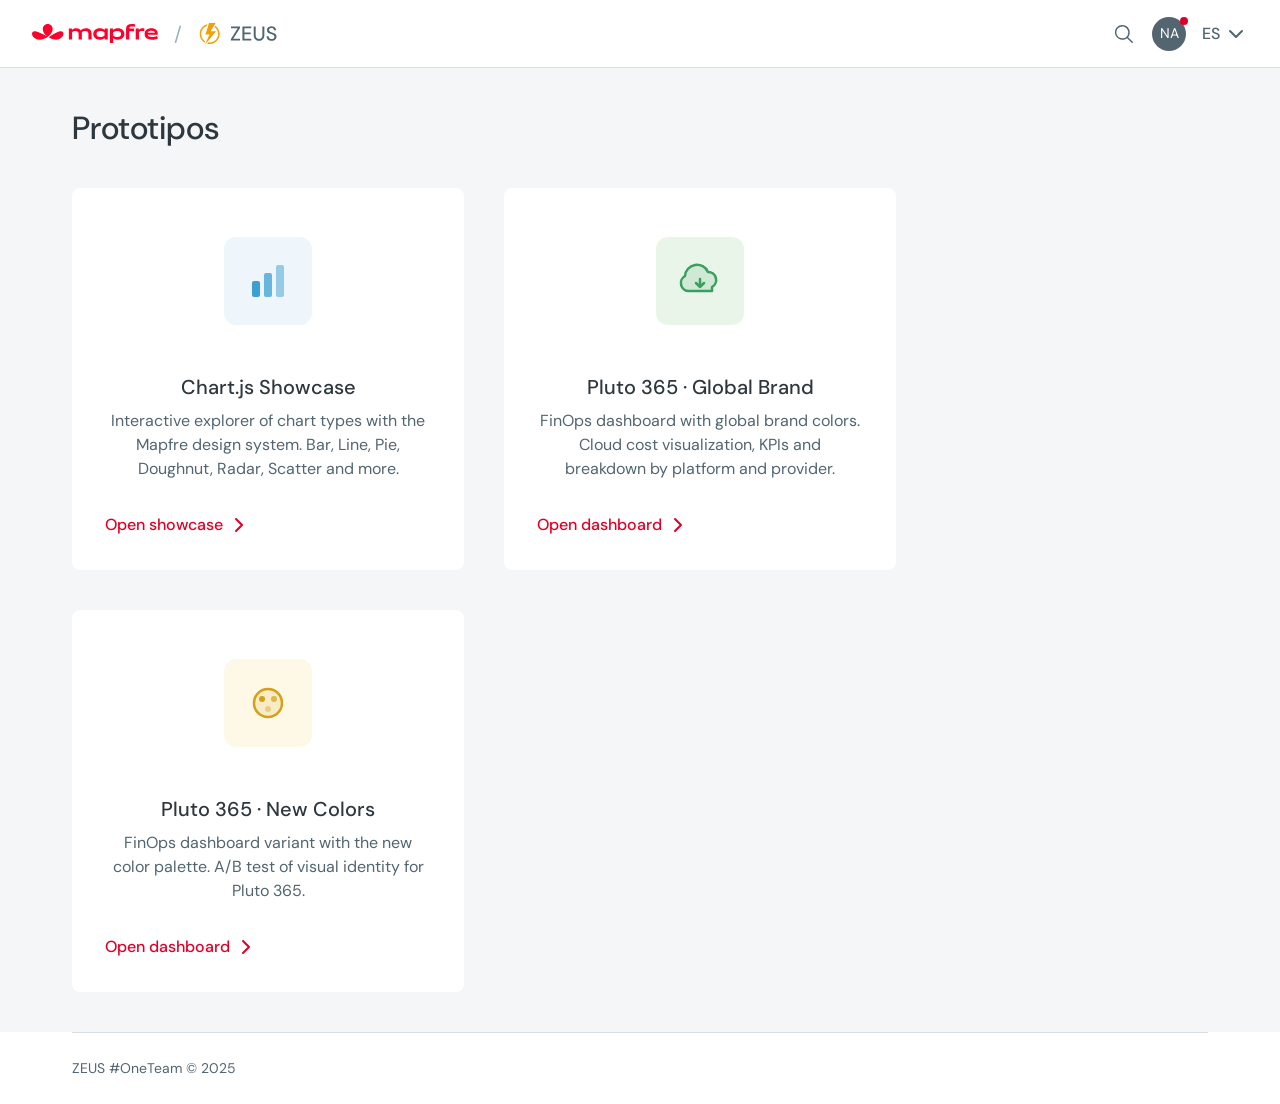
==== commit fcfef2de: "feat: translate entire platform to English - Update all HTML lang attributes from 'es' to 'en' - Tra" ====
--- a/index.html
+++ b/index.html
@@ -1,9 +1,9 @@
 <!DOCTYPE html>
-<html lang="es">
+<html lang="en">
 <head>
   <meta charset="UTF-8" />
   <meta name="viewport" content="width=device-width, initial-scale=1.0" />
-  <title>Prototipos — ZEUS</title>
+  <title>Prototypes — ZEUS</title>
   <link rel="preconnect" href="https://fonts.googleapis.com" />
   <link rel="preconnect" href="https://fonts.gstatic.com" crossorigin />
   <link href="https://fonts.googleapis.com/css2?family=DM+Sans:wght@400;500&display=swap" rel="stylesheet" />
@@ -178,10 +178,10 @@
         </div>
         <div class="proto-card__text">
           <p class="proto-card__title">Chart.js Showcase</p>
-          <p class="proto-card__desc">Explorador interactivo de tipos de gráficos con el sistema de diseño Mapfre. Bar, Line, Pie, Doughnut, Radar, Scatter y más.</p>
+          <p class="proto-card__desc">Interactive explorer of chart types with the Mapfre design system. Bar, Line, Pie, Doughnut, Radar, Scatter and more.</p>
         </div>
         <div class="proto-card__action">
-          Abrir showcase
+          Open showcase
           <svg width="24" height="24" viewBox="0 0 24 24" fill="none">
             <path d="M9 18l6-6-6-6" stroke="#df0027" stroke-width="2" stroke-linecap="round" stroke-linejoin="round"/>
           </svg>
@@ -200,18 +200,18 @@
         </div>
         <div class="proto-card__text">
           <p class="proto-card__title">Pluto 365 · Global Brand</p>
-          <p class="proto-card__desc">Dashboard FinOps con colores de marca global. Visualización de costes cloud, KPIs y desglose por plataforma y proveedor.</p>
+          <p class="proto-card__desc">FinOps dashboard with global brand colors. Cloud cost visualization, KPIs and breakdown by platform and provider.</p>
         </div>
         <div class="proto-card__action">
-          Abrir dashboard
+          Open dashboard
           <svg width="24" height="24" viewBox="0 0 24 24" fill="none">
             <path d="M9 18l6-6-6-6" stroke="#df0027" stroke-width="2" stroke-linecap="round" stroke-linejoin="round"/>
           </svg>
         </div>
       </a>
 
-      <!-- Card 3 — Pluto 365 · New Colors (coming soon) -->
-      <a class="proto-card proto-card--disabled" href="finops-new.html" tabindex="-1" aria-disabled="true">
+      <!-- Card 3 — Pluto 365 · New Colors -->
+      <a class="proto-card" href="finops-new-product.html">
         <div class="proto-card__icon-wrap">
           <div class="proto-card__icon proto-card__icon--yellow">
             <svg width="48" height="48" viewBox="0 0 48 48" fill="none">
@@ -224,10 +224,10 @@
         </div>
         <div class="proto-card__text">
           <p class="proto-card__title">Pluto 365 · New Colors</p>
-          <p class="proto-card__desc">Variante del dashboard FinOps con la nueva paleta de colores. Prueba A/B de identidad visual para Pluto 365.</p>
-        </div>
-        <div class="proto-card__action" style="opacity:.5;">
-          Próximamente
+          <p class="proto-card__desc">FinOps dashboard variant with the new color palette. A/B test of visual identity for Pluto 365.</p>
+        </div>
+        <div class="proto-card__action">
+          Open dashboard
           <svg width="24" height="24" viewBox="0 0 24 24" fill="none">
             <path d="M9 18l6-6-6-6" stroke="#df0027" stroke-width="2" stroke-linecap="round" stroke-linejoin="round"/>
           </svg>
--- a/common.css
+++ b/common.css
@@ -662,6 +662,9 @@
   grid-template-columns: repeat(5, 1fr);
   gap: 16px;
 }
+.kpi-row--cols-4 {
+  grid-template-columns: repeat(4, 1fr);
+}
 .kpi-card {
   background: var(--b2b-white);
   border: 0.5px solid var(--b2b-brand-blue-05);
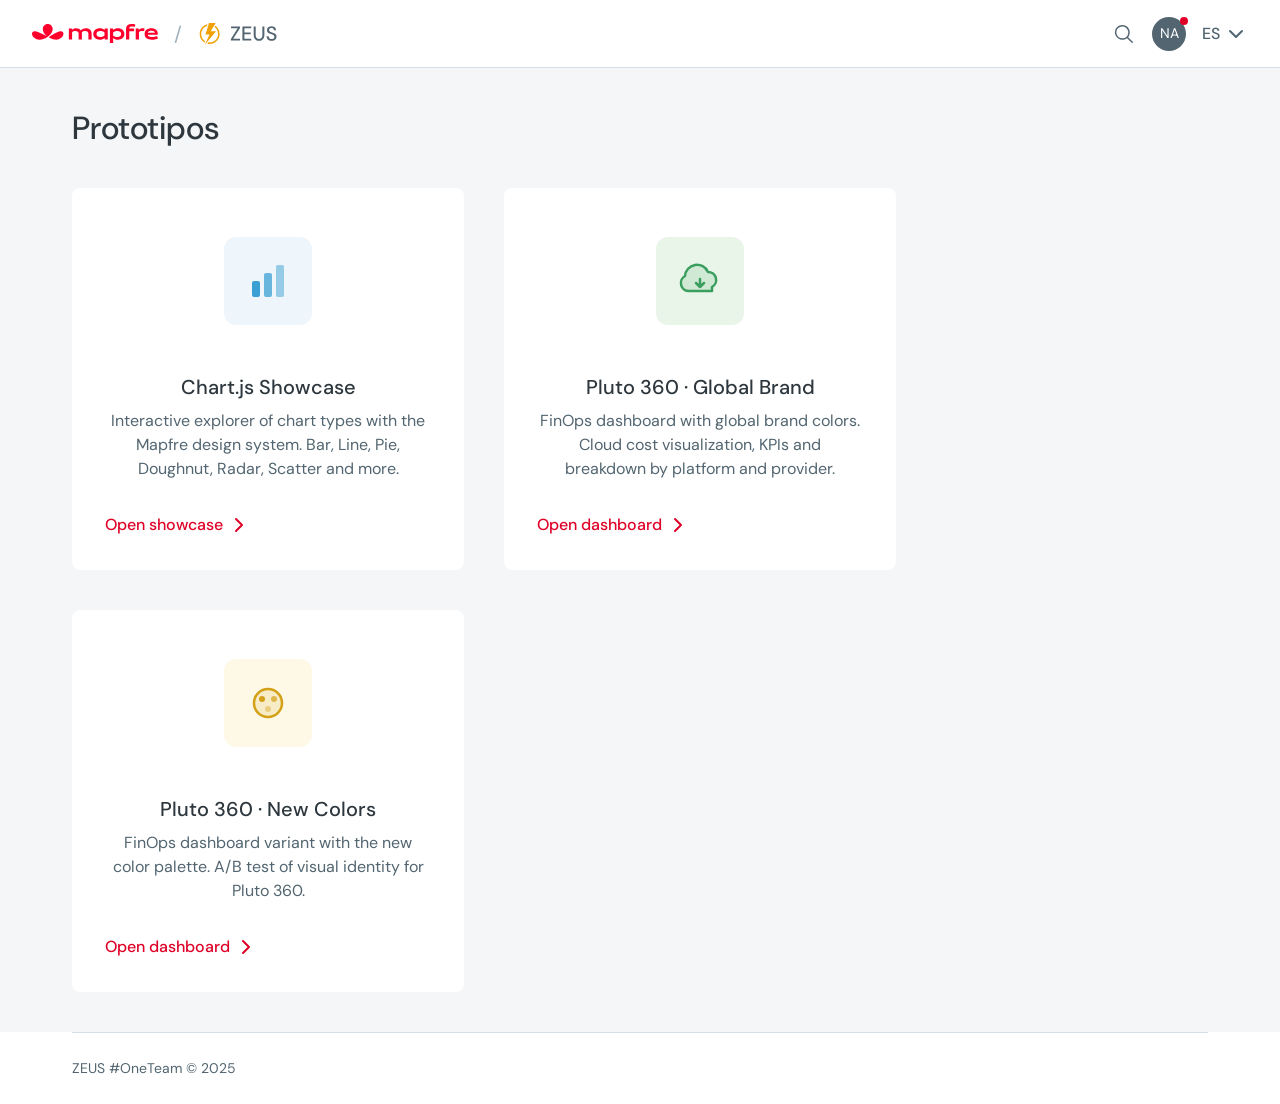
==== commit f5e30bfe: "refactor: rename Pluto 365 to Pluto 360 - Update all references from Pluto 365 to Pluto 360 across e" ====
--- a/index.html
+++ b/index.html
@@ -188,7 +188,7 @@
         </div>
       </a>
 
-      <!-- Card 2 — Pluto 365 · Global Brand -->
+      <!-- Card 2 — Pluto 360 · Global Brand -->
       <a class="proto-card" href="finops-v1-product.html">
         <div class="proto-card__icon-wrap">
           <div class="proto-card__icon proto-card__icon--green">
@@ -199,7 +199,7 @@
           </div>
         </div>
         <div class="proto-card__text">
-          <p class="proto-card__title">Pluto 365 · Global Brand</p>
+          <p class="proto-card__title">Pluto 360 · Global Brand</p>
           <p class="proto-card__desc">FinOps dashboard with global brand colors. Cloud cost visualization, KPIs and breakdown by platform and provider.</p>
         </div>
         <div class="proto-card__action">
@@ -210,7 +210,7 @@
         </div>
       </a>
 
-      <!-- Card 3 — Pluto 365 · New Colors -->
+      <!-- Card 3 — Pluto 360 · New Colors -->
       <a class="proto-card" href="finops-new-product.html">
         <div class="proto-card__icon-wrap">
           <div class="proto-card__icon proto-card__icon--yellow">
@@ -223,8 +223,8 @@
           </div>
         </div>
         <div class="proto-card__text">
-          <p class="proto-card__title">Pluto 365 · New Colors</p>
-          <p class="proto-card__desc">FinOps dashboard variant with the new color palette. A/B test of visual identity for Pluto 365.</p>
+          <p class="proto-card__title">Pluto 360 · New Colors</p>
+          <p class="proto-card__desc">FinOps dashboard variant with the new color palette. A/B test of visual identity for Pluto 360.</p>
         </div>
         <div class="proto-card__action">
           Open dashboard
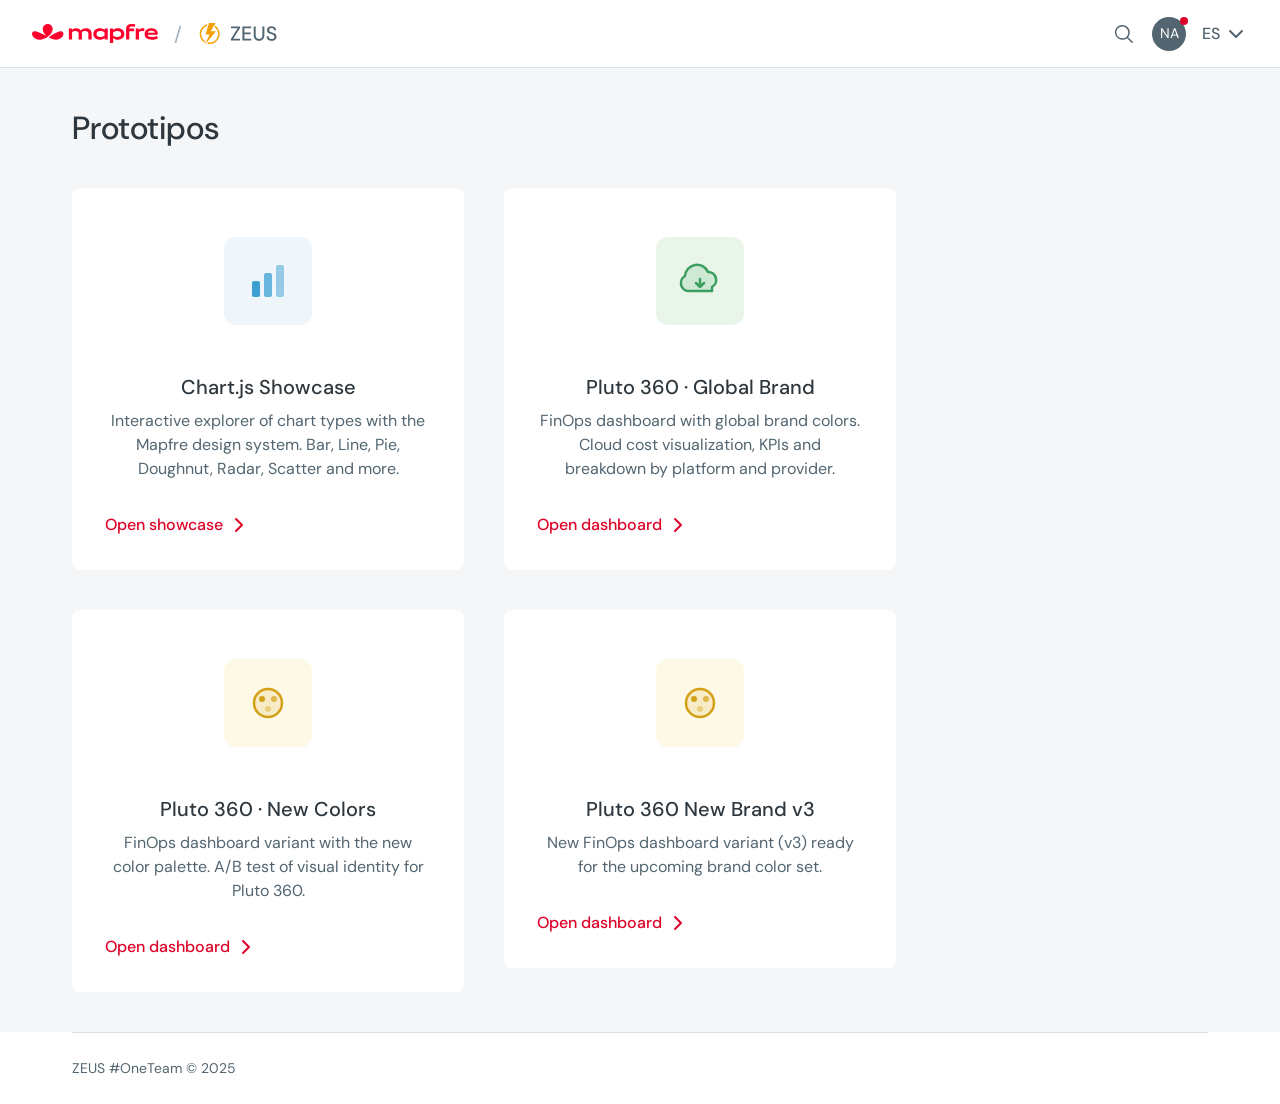
==== commit 390ba264: "feat(v3): refine tonal application and darkest-border accessibility" ====
--- a/index.html
+++ b/index.html
@@ -234,6 +234,30 @@
         </div>
       </a>
 
+      <!-- Card 4 — Pluto 360 New Brand v3 -->
+      <a class="proto-card" href="finops-v3-product.html">
+        <div class="proto-card__icon-wrap">
+          <div class="proto-card__icon proto-card__icon--yellow">
+            <svg width="48" height="48" viewBox="0 0 48 48" fill="none">
+              <circle cx="24" cy="24" r="14" stroke="#D4A017" stroke-width="2.5" fill="#D4A017" fill-opacity=".15"/>
+              <circle cx="18" cy="20" r="3" fill="#D4A017"/>
+              <circle cx="30" cy="20" r="3" fill="#D4A017" opacity=".7"/>
+              <circle cx="24" cy="30" r="3" fill="#D4A017" opacity=".4"/>
+            </svg>
+          </div>
+        </div>
+        <div class="proto-card__text">
+          <p class="proto-card__title">Pluto 360 New Brand v3</p>
+          <p class="proto-card__desc">New FinOps dashboard variant (v3) ready for the upcoming brand color set.</p>
+        </div>
+        <div class="proto-card__action">
+          Open dashboard
+          <svg width="24" height="24" viewBox="0 0 24 24" fill="none">
+            <path d="M9 18l6-6-6-6" stroke="#df0027" stroke-width="2" stroke-linecap="round" stroke-linejoin="round"/>
+          </svg>
+        </div>
+      </a>
+
     </div>
   </main>
 
--- a/common.css
+++ b/common.css
@@ -701,7 +701,7 @@
   text-align: center;
 }
 .kpi-card__label {
-  font-size: 12px;
+  font-size: 14px;
   font-weight: 400;
   color: var(--b2b-brand-blue-02);
   line-height: normal;
@@ -714,7 +714,7 @@
   line-height: 28px;
 }
 .kpi-card__period {
-  font-size: 12px;
+  font-size: 14px;
   font-weight: 400;
   color: var(--b2b-brand-blue-02);
   line-height: normal;
@@ -848,7 +848,7 @@
   border-radius: 4px;
   box-shadow: 0px 2px 8px 0px rgba(82,101,112,.2);
   padding: 8px 16px;
-  font-size: 12px;
+  font-size: 14px;
   font-weight: 400;
   font-family: var(--font-family);
   line-height: 16px;
@@ -892,7 +892,7 @@
   background: var(--b2b-brand-blue-06);
   border-radius: 4px;
   padding: 8px 12px;
-  font-size: 13px;
+  font-size: 14px;
   color: var(--b2b-brand-blue-02);
 }
 .resumen strong {
@@ -931,7 +931,7 @@
   max-height: 200px;
 }
 .tracker-col__title {
-  font-size: 12px;
+  font-size: 14px;
   font-weight: 500;
   color: var(--b2b-brand-blue-02);
   text-transform: uppercase;
@@ -942,7 +942,7 @@
   display: flex;
   align-items: center;
   gap: 8px;
-  font-size: 13px;
+  font-size: 14px;
   padding: 4px 0;
   border-bottom: 1px solid var(--b2b-brand-blue-07);
 }
@@ -952,7 +952,7 @@
   border-radius: 50%;
   background: var(--b2b-brand-blue-06);
   color: var(--b2b-brand-blue-02);
-  font-size: 10px;
+  font-size: 14px;
   font-weight: 600;
   display: flex;
   align-items: center;
@@ -968,18 +968,18 @@
   color: var(--b2b-brand-blue-01);
 }
 .tracker-row__delta {
-  font-size: 11px;
+  font-size: 14px;
   color: var(--b2b-state-success-01);
   white-space: nowrap;
 }
 .tracker-row__delta.neg { color: var(--b2b-state-error-01); }
 .tracker-total {
-  font-size: 12px;
+  font-size: 14px;
   color: var(--b2b-brand-blue-02);
   padding-top: 6px;
 }
 .tracker-row__pct {
-  font-size: 12px;
+  font-size: 14px;
   color: var(--b2b-brand-blue-02);
   min-width: 32px;
   text-align: right;
@@ -990,7 +990,7 @@
   display: flex;
   align-items: center;
   gap: 8px;
-  font-size: 13px;
+  font-size: 14px;
   padding: 5px 0;
   border-bottom: 1px solid var(--b2b-brand-blue-07);
 }
@@ -998,7 +998,7 @@
   width: 80px;
   flex-shrink: 0;
   color: var(--b2b-brand-blue-02);
-  font-size: 12px;
+  font-size: 14px;
 }
 .tracker-svc-row__bar {
   flex: 1;
@@ -1013,7 +1013,7 @@
   border-radius: 4px;
 }
 .tracker-svc-row__val {
-  font-size: 12px;
+  font-size: 14px;
   font-weight: 500;
   color: var(--b2b-brand-blue-01);
   min-width: 36px;
@@ -1062,12 +1062,12 @@
   align-items: baseline;
 }
 .provider-name {
-  font-size: 13px;
+  font-size: 14px;
   font-weight: 500;
   color: var(--b2b-brand-blue-01);
 }
 .provider-value {
-  font-size: 13px;
+  font-size: 14px;
   font-weight: 500;
   color: var(--b2b-brand-blue-01);
 }
@@ -1091,7 +1091,7 @@
   transition: width 0.4s ease;
 }
 .provider-pct {
-  font-size: 12px;
+  font-size: 14px;
   color: var(--b2b-brand-blue-02);
   min-width: 32px;
   text-align: right;
@@ -1124,7 +1124,7 @@
   height: 100% !important;
 }
 .optimizer-stats {
-  font-size: 11px;
+  font-size: 14px;
   color: var(--b2b-brand-blue-02);
   line-height: 1.8;
 }
@@ -1134,8 +1134,15 @@
   justify-content: center;
   gap: 6px;
 }
+.optimizer-stat__dot {
+  width: 10px;
+  height: 10px;
+  border-radius: 2px;
+  border: 2px solid transparent;
+  flex-shrink: 0;
+}
 .optimizer-total {
-  font-size: 12px;
+  font-size: 14px;
   color: var(--b2b-brand-blue-02);
   padding-top: 12px;
   border-top: 1px solid var(--b2b-brand-blue-06);
@@ -1153,7 +1160,7 @@
   flex: 1;
 }
 .optimizer-title {
-  font-size: 11px;
+  font-size: 14px;
   font-weight: 600;
   color: var(--b2b-brand-blue-01);
   text-transform: uppercase;
@@ -1193,7 +1200,7 @@
   display: flex;
   align-items: center;
   gap: 8px;
-  font-size: 13px;
+  font-size: 14px;
 }
 .dc-legend__swatch {
   width: 10px;
@@ -1210,13 +1217,13 @@
   color: var(--b2b-brand-blue-01);
 }
 .dc-legend__pct {
-  font-size: 11px;
+  font-size: 14px;
   color: var(--b2b-brand-blue-03);
   min-width: 36px;
   text-align: right;
 }
 .dc-total {
-  font-size: 12px;
+  font-size: 14px;
   color: var(--b2b-brand-blue-02);
   border-top: 1px solid var(--b2b-brand-blue-06);
   padding-top: 8px;
@@ -1245,7 +1252,7 @@
 }
 .saas-legend {
   width: 100%;
-  font-size: 11px;
+  font-size: 14px;
   color: var(--b2b-brand-blue-02);
   line-height: 1.8;
 }
@@ -1255,9 +1262,10 @@
   gap: 6px;
 }
 .saas-legend-dot {
-  width: 8px;
-  height: 8px;
+  width: 10px;
+  height: 10px;
   border-radius: 2px;
+  border: 2px solid transparent;
   flex-shrink: 0;
 }
 .saas-breakdown {
@@ -1267,7 +1275,7 @@
   gap: 8px;
 }
 .saas-breakdown__title {
-  font-size: 11px;
+  font-size: 14px;
   font-weight: 500;
   color: var(--b2b-brand-blue-02);
   text-transform: uppercase;
@@ -1276,7 +1284,7 @@
 }
 .saas-services { height: 150px; }
 .saas-total {
-  font-size: 12px;
+  font-size: 14px;
   color: var(--b2b-brand-blue-02);
   border-top: 1px solid var(--b2b-brand-blue-06);
   padding-top: 6px;
@@ -1295,7 +1303,7 @@
   transform: translate(-50%, 0);
   z-index: 9999 !important;
   padding: 8px 12px;
-  font-size: 12px;
+  font-size: 14px;
   border: 1px solid var(--b2b-brand-blue-05);
   max-width: 200px;
 }
@@ -1308,7 +1316,7 @@
 .data-table {
   width: 100%;
   border-collapse: collapse;
-  font-size: 13px;
+  font-size: 14px;
   background: var(--b2b-white);
 }
 
@@ -1322,7 +1330,7 @@
   font-weight: 600;
   color: var(--b2b-brand-blue-01);
   border-bottom: 2px solid var(--b2b-brand-blue-05);
-  font-size: 12px;
+  font-size: 14px;
   text-transform: uppercase;
   letter-spacing: 0.3px;
 }
@@ -1374,7 +1382,7 @@
   display: inline-block;
   padding: 4px 10px;
   border-radius: 12px;
-  font-size: 11px;
+  font-size: 14px;
   font-weight: 500;
   text-transform: uppercase;
   letter-spacing: 0.3px;
@@ -1432,7 +1440,7 @@
 }
 
 .data-table .progress-label {
-  font-size: 12px;
+  font-size: 14px;
   font-weight: 500;
   color: var(--b2b-brand-blue-01);
   min-width: 45px;
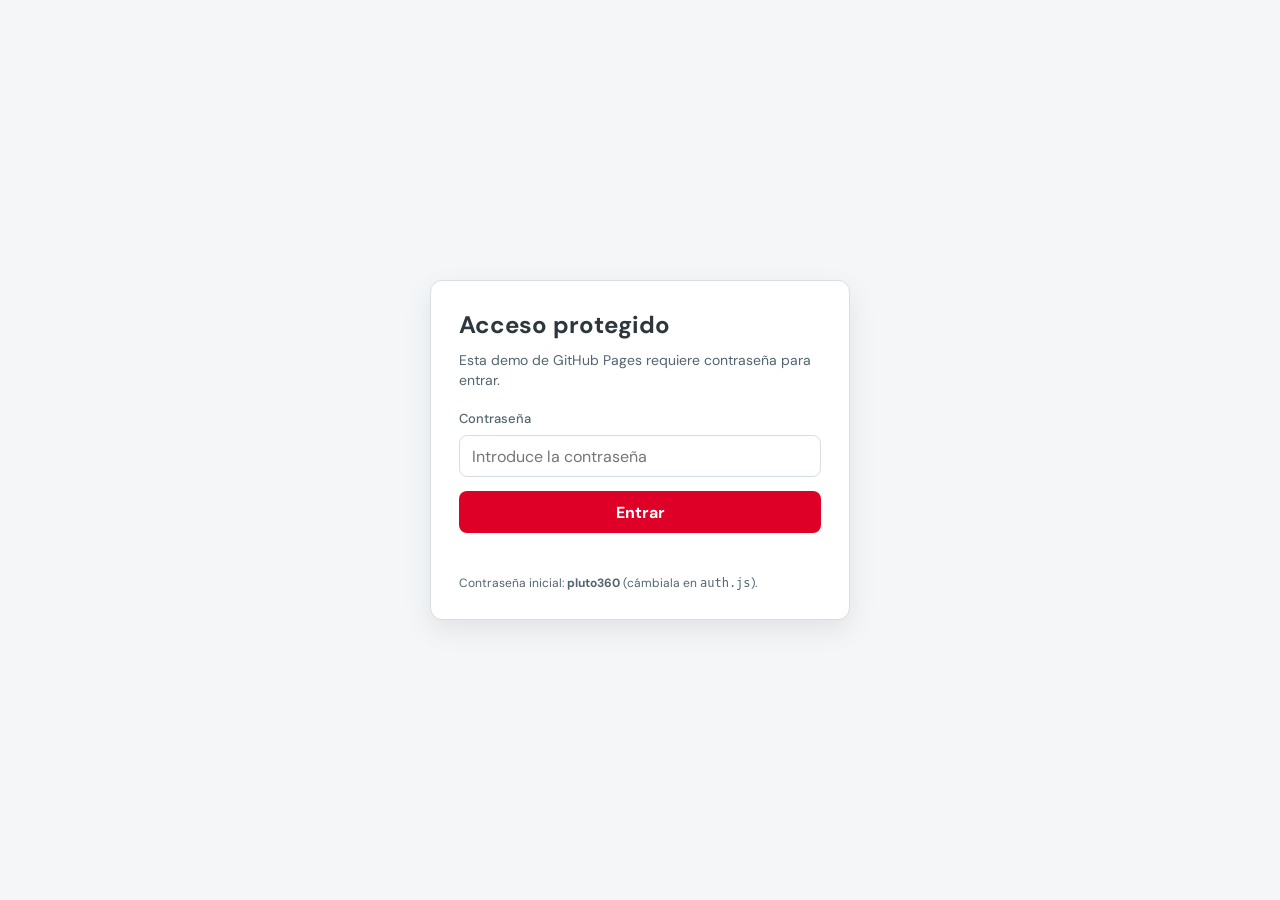
==== commit 8fc04e60: "feat(pages): add simple password gate and github pages deployment" ====
--- a/index.html
+++ b/index.html
@@ -129,6 +129,7 @@
       width: 100%;
     }
   </style>
+  <script src="auth.js" defer></script>
 </head>
 <body>
 
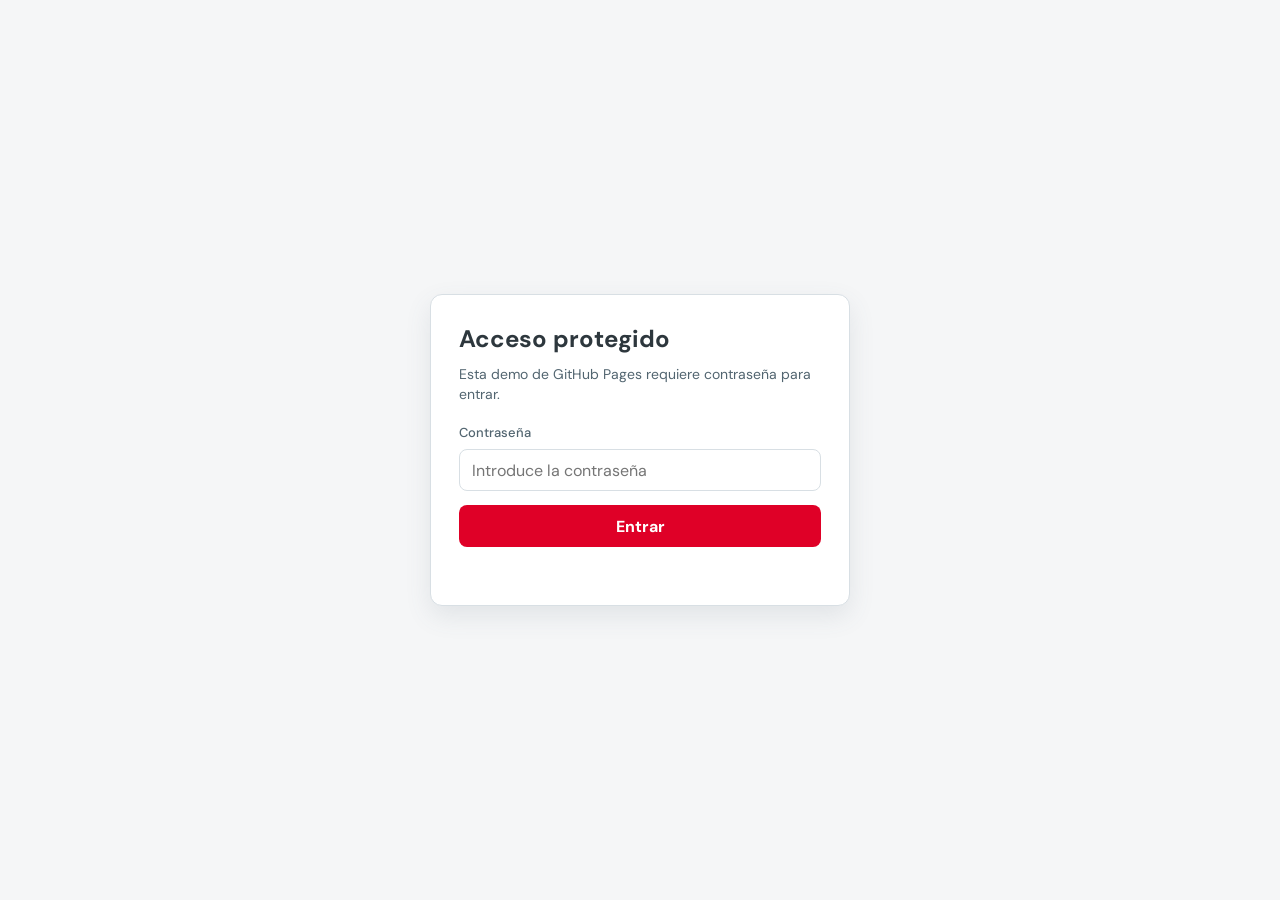
==== commit b4034888: "feat(ui): make global footer year dynamic" ====
--- a/index.html
+++ b/index.html
@@ -130,6 +130,7 @@
     }
   </style>
   <script src="auth.js" defer></script>
+  <script src="footer-year.js" defer></script>
 </head>
 <body>
 
